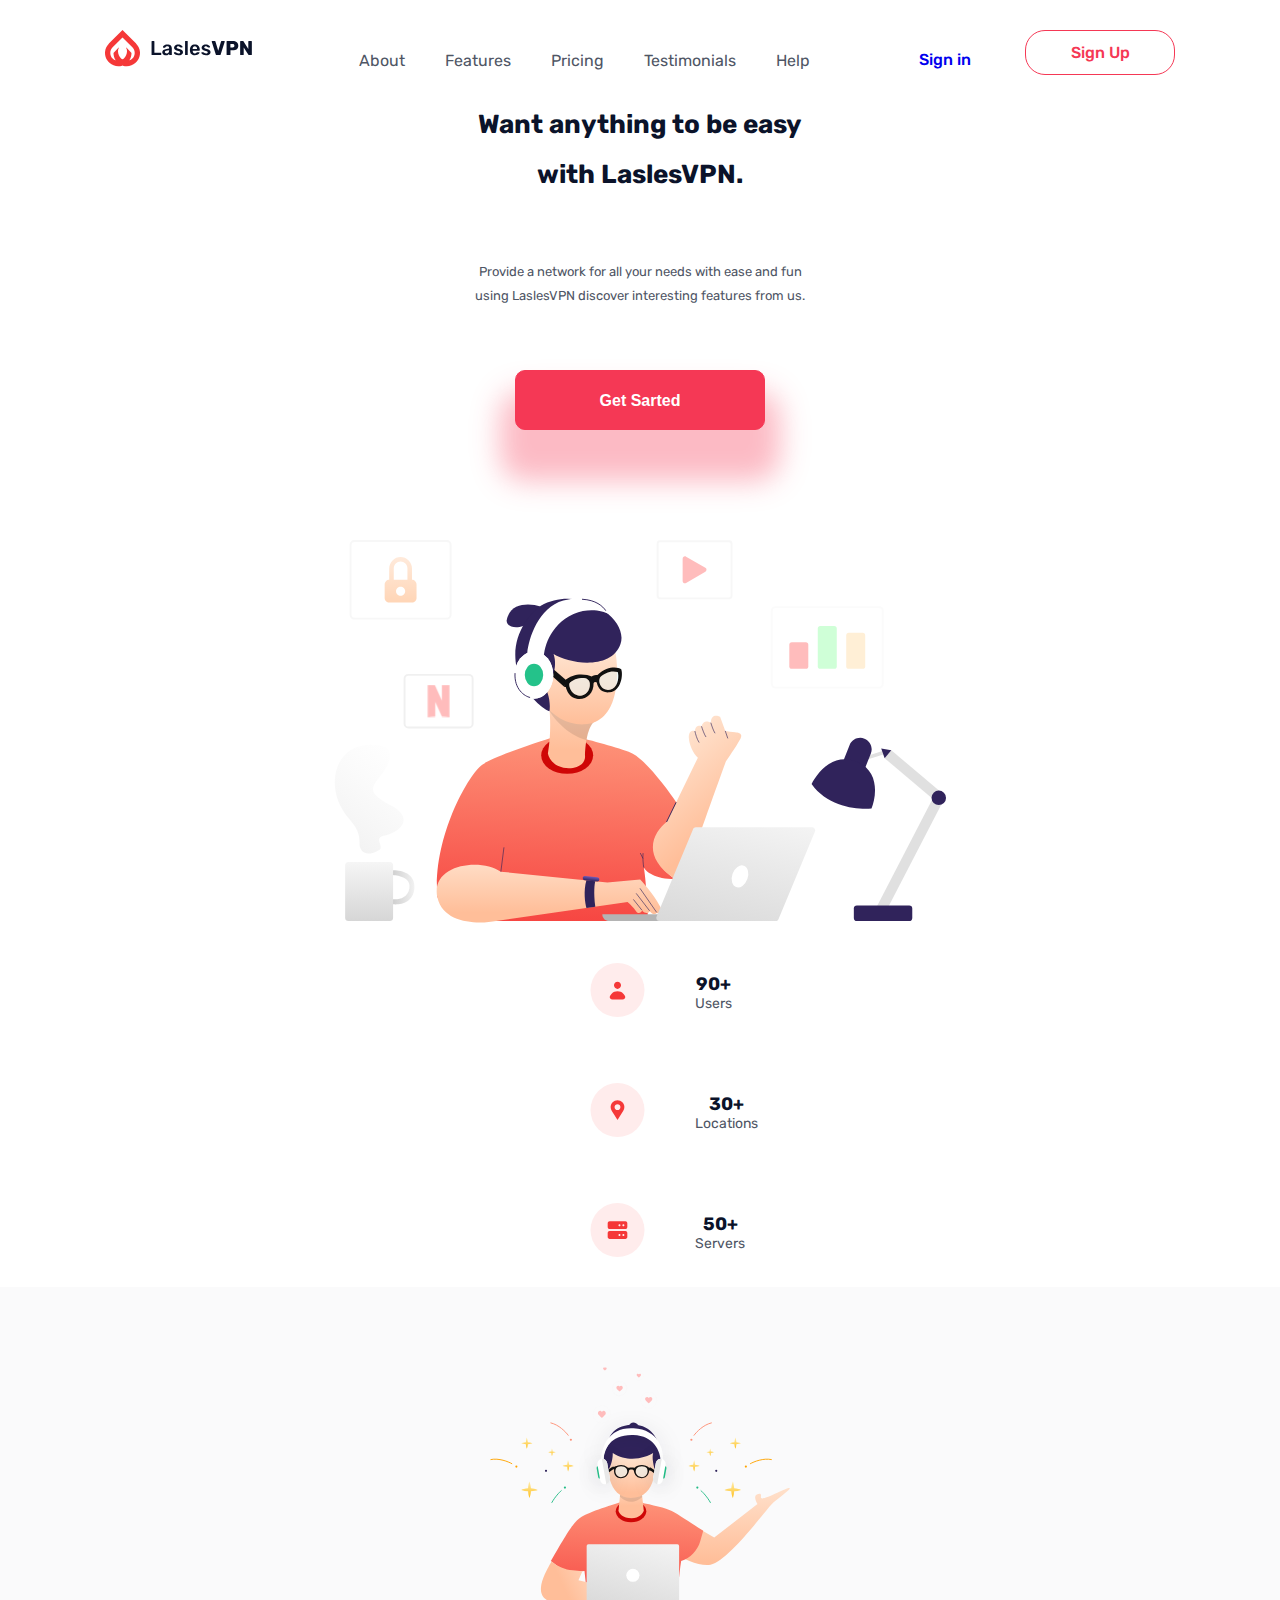
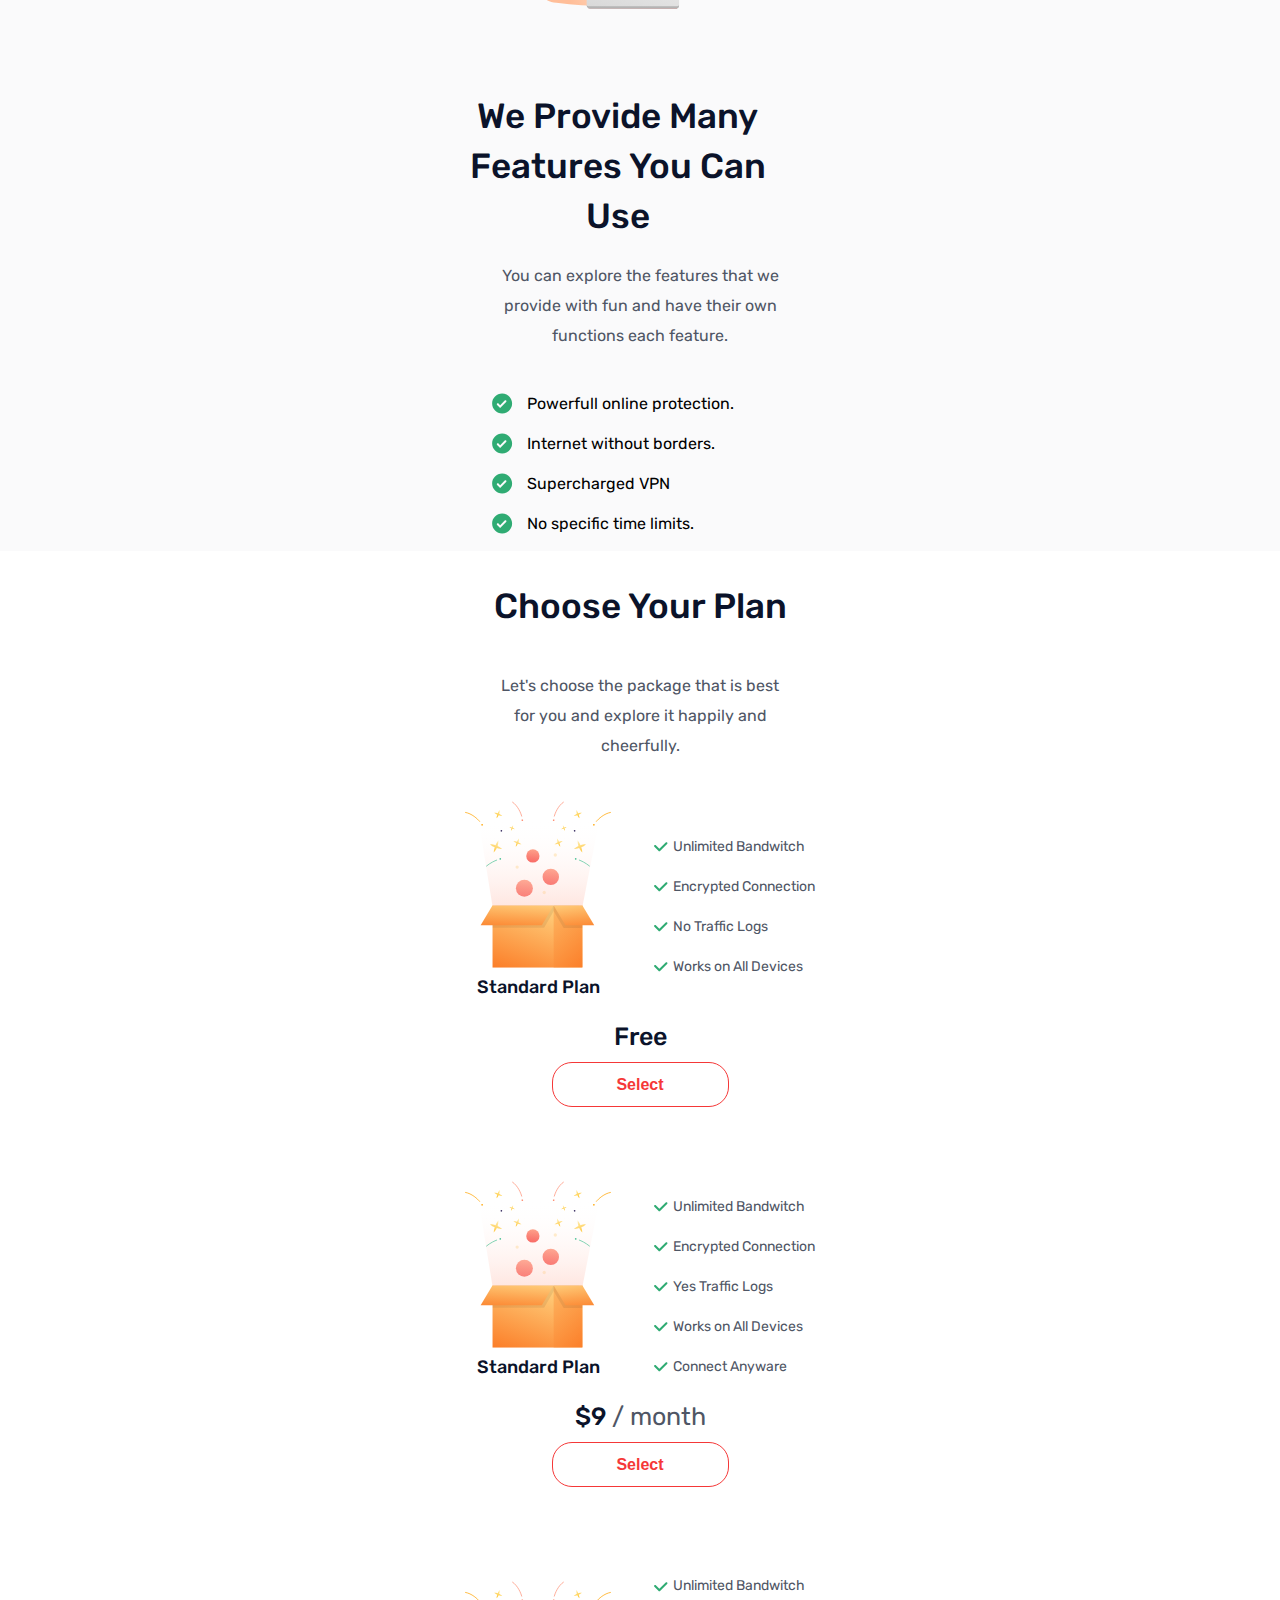
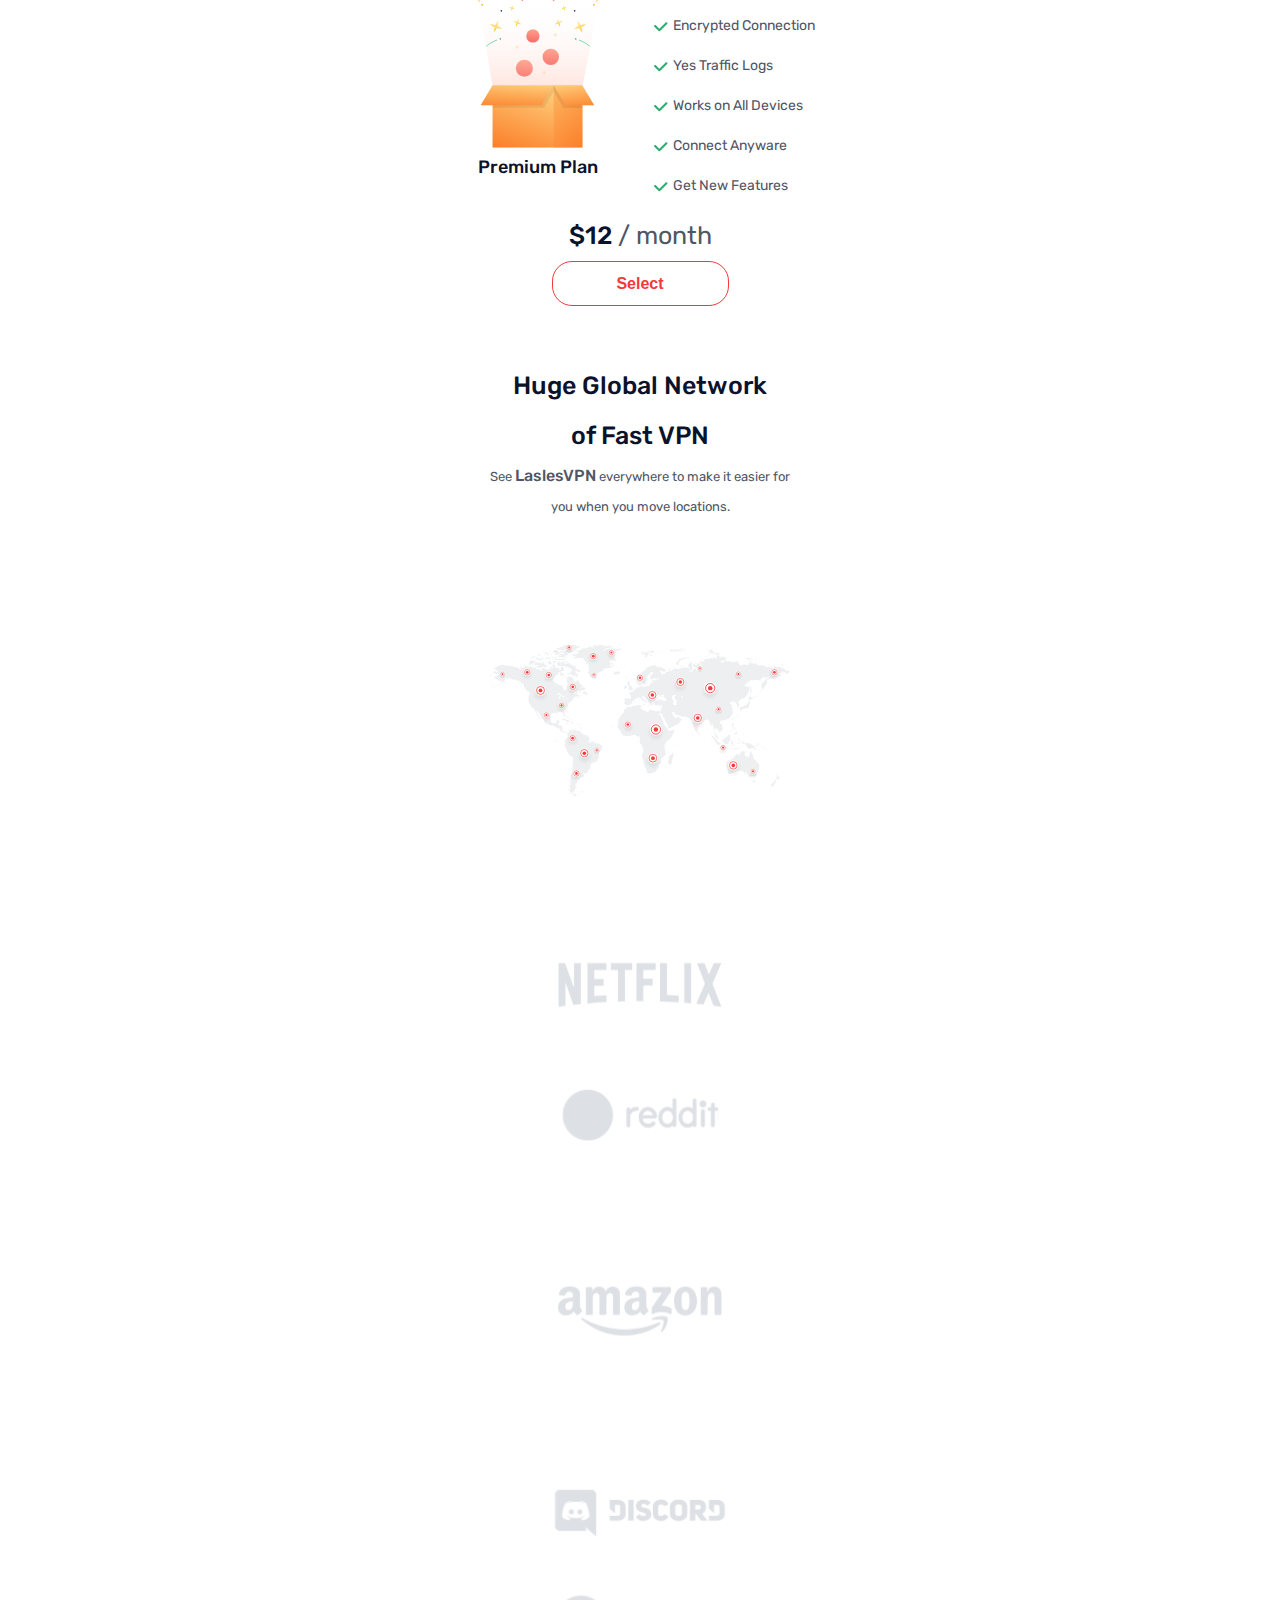
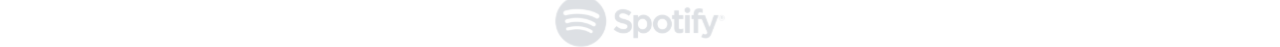
==== index.html @ b0fc504d "web-site uploaded" ====
<!DOCTYPE html>
<html lang="en">
  <head>
    <meta charset="UTF-8" />
    <meta http-equiv="X-UA-Compatible" content="IE=edge" />
    <meta name="viewport" content="width=device-width, initial-scale=1.0" />
    <title>LaslesVPN</title>
    <link rel="stylesheet" href="./css/style.css" />
  </head>
  <style>
    html {
      scroll-behavior: smooth;
    }
  </style>

  <body>
    <!-- Header part has started -->
    <header>
      <div class="header__container">
        <div class="header__navbar--part">
          <div class="header__logo">
            <a href="#">
              <img
                src="./images/Logo.svg"
                alt="LaslesVPN logo"
                style="cursor: pointer"
              />
            </a>
          </div>

          <div class="header__navbar">
            <img
              id="myBtn"
              src="./images/menu_FILL0_wght400_GRAD0_opsz48.svg"
              alt=""
              style="cursor: pointer"
            />

            <div id="myModal" class="modal">
              <!-- Modal content -->
              <div class="modal-content">
                <ul class="navbar__list">
                  <li class="navbar__item">
                    <a class="navbar__link" href="#">About</a>
                  </li>
                  <li class="navbar__item">
                    <a class="navbar__link" href="#features">Features</a>
                  </li>
                  <li class="navbar__item">
                    <a class="navbar__link" href="#">Pricing</a>
                  </li>
                  <li class="navbar__item">
                    <a class="navbar__link" href="#">Testimonials</a>
                  </li>
                  <li class="navbar__item">
                    <a class="navbar__link" href="#">Help</a>
                  </li>
                </ul>

                <span class="close">&times;</span>
              </div>
            </div>
            <ul class="navbar__list--responsive">
              <li class="navbar__item">
                <a class="navbar__link" href="#">About</a>
              </li>
              <li class="navbar__item">
                <a class="navbar__link" href="#features">Features</a>
              </li>
              <li class="navbar__item">
                <a class="navbar__link" href="#payment">Pricing</a>
              </li>
              <li class="navbar__item">
                <a class="navbar__link" href="#customer">Testimonials</a>
              </li>
              <li class="navbar__item">
                <a class="navbar__link" href="#subscribe">Help</a>
              </li>
            </ul>
          </div>
          <div class="header__sign">
            <div class="signIn">
              <a href="#"> Sign in </a>
            </div>
            <div class="signUp">
              <button class="header__signUp">Sign Up</button>
            </div>
          </div>
        </div>
        <div class="header__content--part">
          <div class="header__content--title">
            <h3 class="content__title--heading">
              Want anything to be easy with LaslesVPN.
            </h3>
            <p class="content__title--passage">
              Provide a network for all your needs with ease and fun using
              LaslesVPN discover interesting features from us.
            </p>
            <button class="content__title--btn">Get Sarted</button>
          </div>
          <div class="header__content--image">
            <img src="./images/Illustration 1.svg" alt="" />
          </div>
        </div>
        <div class="header__info">
          <div class="info__box">
            <div class="info__box--img">
              <img src="./images/user.svg" alt="" width="55" height="55" />
            </div>
            <div class="info__box--text">
              <h6 class="info__box--heading">90+</h6>
              <p class="info__box--passage">Users</p>
            </div>
          </div>
          <div class="info__box">
            <div class="info__box--img">
              <img src="./images/location.svg" alt="" width="55" height="55" />
            </div>
            <div class="info__box--text">
              <h6 class="info__box--heading">30+</h6>
              <p class="info__box--passage">Locations</p>
            </div>
          </div>
          <div class="info__box">
            <div class="info__box--img">
              <img src="./images/Server.svg" alt="" width="55" height="55" />
            </div>
            <div class="info__box--text">
              <h6 class="info__box--heading">50+</h6>
              <p class="info__box--passage">Servers</p>
            </div>
          </div>
        </div>
      </div>
    </header>
    <!-- Header part has ended -->

    <!-- Main part has started -->

    <main>
      <section class="features" id="features">
        <div class="features__container">
          <div class="features__container--content">
            <img
              src="./images/Features image.svg"
              alt=""
              width="300"
              height="400"
            />
          </div>

          <div class="features__container--title">
            <h3 class="features__container--title--heading">
              We Provide Many Features You Can Use
            </h3>
            <p class="features__container--title--passage">
              You can explore the features that we provide with fun and have
              their own functions each feature.
            </p>
            <div class="features__container--title--wrapper">
              <ul class="features__container--title--wrapper--list">
                <li class="features__container--title--wrapper--item">
                  <img src="./images/Checked.svg" alt="" />
                  <p>Powerfull online protection.</p>
                </li>
                <li class="features__container--title--wrapper--item">
                  <img src="./images/Checked.svg" alt="" />
                  <p>Internet without borders.</p>
                </li>
                <li class="features__container--title--wrapper--item">
                  <img src="./images/Checked.svg" alt="" />
                  <p>Supercharged VPN</p>
                </li>
                <li class="features__container--title--wrapper--item">
                  <img src="./images/Checked.svg" alt="" />
                  <p>No specific time limits.</p>
                </li>
              </ul>
            </div>
          </div>
        </div>
      </section>

      <section class="payment" id="payment">
        <div class="payment__container">
          <div class="payment__container--title">
            <h3 class="payment__container--title--heading">Choose Your Plan</h3>
            <p class="payment__container--title--passage">
              Let's choose the package that is best for you and explore it
              happily and cheerfully.
            </p>
          </div>

          <div class="payment__container--cardbox">
            <div class="payment__container__box">
              <div class="container__box--content">
                <div class="box__content--image">
                  <img src="./images/Free.svg" alt="" />
                  <p>Standard Plan</p>
                </div>
                <div class="box__content--text">
                  <ul>
                    <li>
                      <img src="./images/success.svg" alt="" />
                      <p>Unlimited Bandwitch</p>
                    </li>
                    <li>
                      <img src="./images/success.svg" alt="" />
                      <p>Encrypted Connection</p>
                    </li>
                    <li>
                      <img src="./images/success.svg" alt="" />
                      <p>No Traffic Logs</p>
                    </li>
                    <li>
                      <img src="./images/success.svg" alt="" />
                      <p>Works on All Devices</p>
                    </li>
                  </ul>
                </div>
              </div>
              <div class="container__box--btn">
                <p>
                  <span> Free </span>
                </p>
                <button>Select</button>
              </div>
            </div>
            <div class="payment__container__box">
              <div class="container__box--content">
                <div class="box__content--image">
                  <img src="./images/Free.svg" alt="" />
                  <p>Standard Plan</p>
                </div>
                <div class="box__content--text">
                  <ul>
                    <li>
                      <img src="./images/success.svg" alt="" />
                      <p>Unlimited Bandwitch</p>
                    </li>
                    <li>
                      <img src="./images/success.svg" alt="" />
                      <p>Encrypted Connection</p>
                    </li>
                    <li>
                      <img src="./images/success.svg" alt="" />
                      <p>Yes Traffic Logs</p>
                    </li>
                    <li>
                      <img src="./images/success.svg" alt="" />
                      <p>Works on All Devices</p>
                    </li>
                    <li>
                      <img src="./images/success.svg" alt="" />
                      <p>Connect Anyware</p>
                    </li>
                  </ul>
                </div>
              </div>
              <div class="container__box--btn">
                <p><span> $9 </span> / month</p>
                <button>Select</button>
              </div>
            </div>
            <div class="payment__container__box">
              <div class="container__box--content">
                <div class="box__content--image">
                  <img src="./images/Free.svg" alt="" />
                  <p>Premium Plan</p>
                </div>
                <div class="box__content--text">
                  <ul>
                    <li>
                      <img src="./images/success.svg" alt="" />
                      <p>Unlimited Bandwitch</p>
                    </li>
                    <li>
                      <img src="./images/success.svg" alt="" />
                      <p>Encrypted Connection</p>
                    </li>
                    <li>
                      <img src="./images/success.svg" alt="" />
                      <p>Yes Traffic Logs</p>
                    </li>
                    <li>
                      <img src="./images/success.svg" alt="" />
                      <p>Works on All Devices</p>
                    </li>
                    <li>
                      <img src="./images/success.svg" alt="" />
                      <p>Connect Anyware</p>
                    </li>
                    <li>
                      <img src="./images/success.svg" alt="" />
                      <p>Get New Features</p>
                    </li>
                  </ul>
                </div>
              </div>
              <div class="container__box--btn">
                <p><span> $12 </span> / month</p>
                <button>Select</button>
              </div>
            </div>
          </div>
        </div>
      </section>

      <section class="network" id="network">
        <div class="network__container">
          <div class="network__container--title">
            <h3>Huge Global Network of Fast VPN</h3>
            <p>
              See <span> LaslesVPN</span> everywhere to make it easier for you
              when you move locations.
            </p>
          </div>
          <div class="network__container--image">
            <img src="./images/Huge Global.svg" alt="" />
          </div>
          <div class="network__container--brands">
            <img src="./images/Netflix.svg" alt="" />
            <img src="./images/Reddit.svg" alt="" />
            <img src="./images/Amazon.svg" alt="" width="300" height="240" />
            <img src="./images/Discord.svg" alt="" />
            <img src="./images/Spotify.svg" alt="" />
          </div>
        </div>
      </section>

      
    </main>

    <!-- Main part has ended -->
    <script>
      var modal = document.getElementById("myModal");

      // Get the button that opens the modal
      var btn = document.getElementById("myBtn");

      // Get the <span> element that closes the modal
      var span = document.getElementsByClassName("close")[0];

      // When the user clicks the button, open the modal
      btn.onclick = function () {
        modal.style.display = "block";
      };

      // When the user clicks on <span> (x), close the modal
      span.onclick = function () {
        modal.style.display = "none";
      };

      // When the user clicks anywhere outside of the modal, close it
      window.onclick = function (event) {
        if (event.target == modal) {
          modal.style.display = "none";
        }
      };

      $(".owl-carousel").owlCarousel({
        rtl: true,
        loop: true,
        margin: 10,
        nav: true,
        responsive: {
          0: {
            items: 1,
          },
          600: {
            items: 3,
          },
          1000: {
            items: 5,
          },
        },
      });
    </script>
  </body>
</html>
---- css/style.css ----
@import url(./font.css);
@import url(./common.css);
@import url(./header.css);
@import url(./feature.css);
@import url(./payment.css);
@import url(./network.css);
@import url(./customer.css);
@import url(./subscribe.css);
@import url(./footer.css);
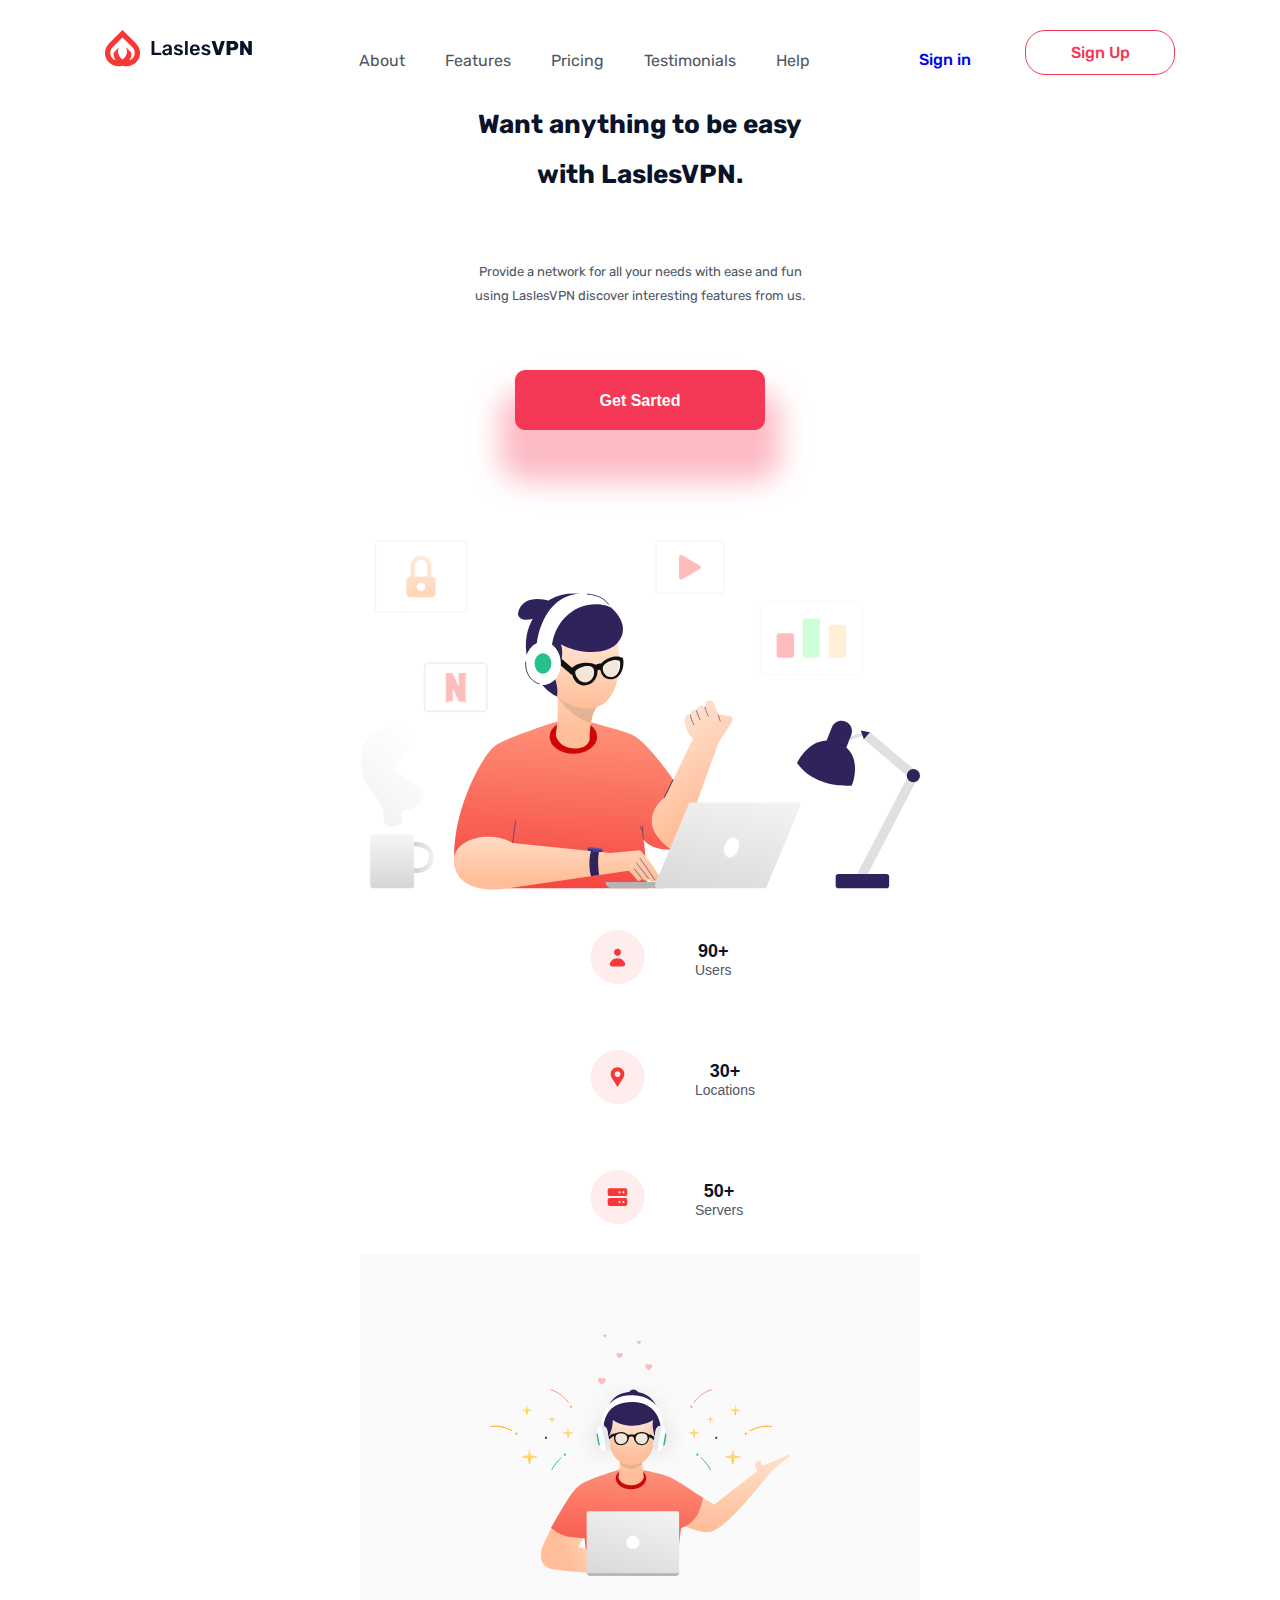
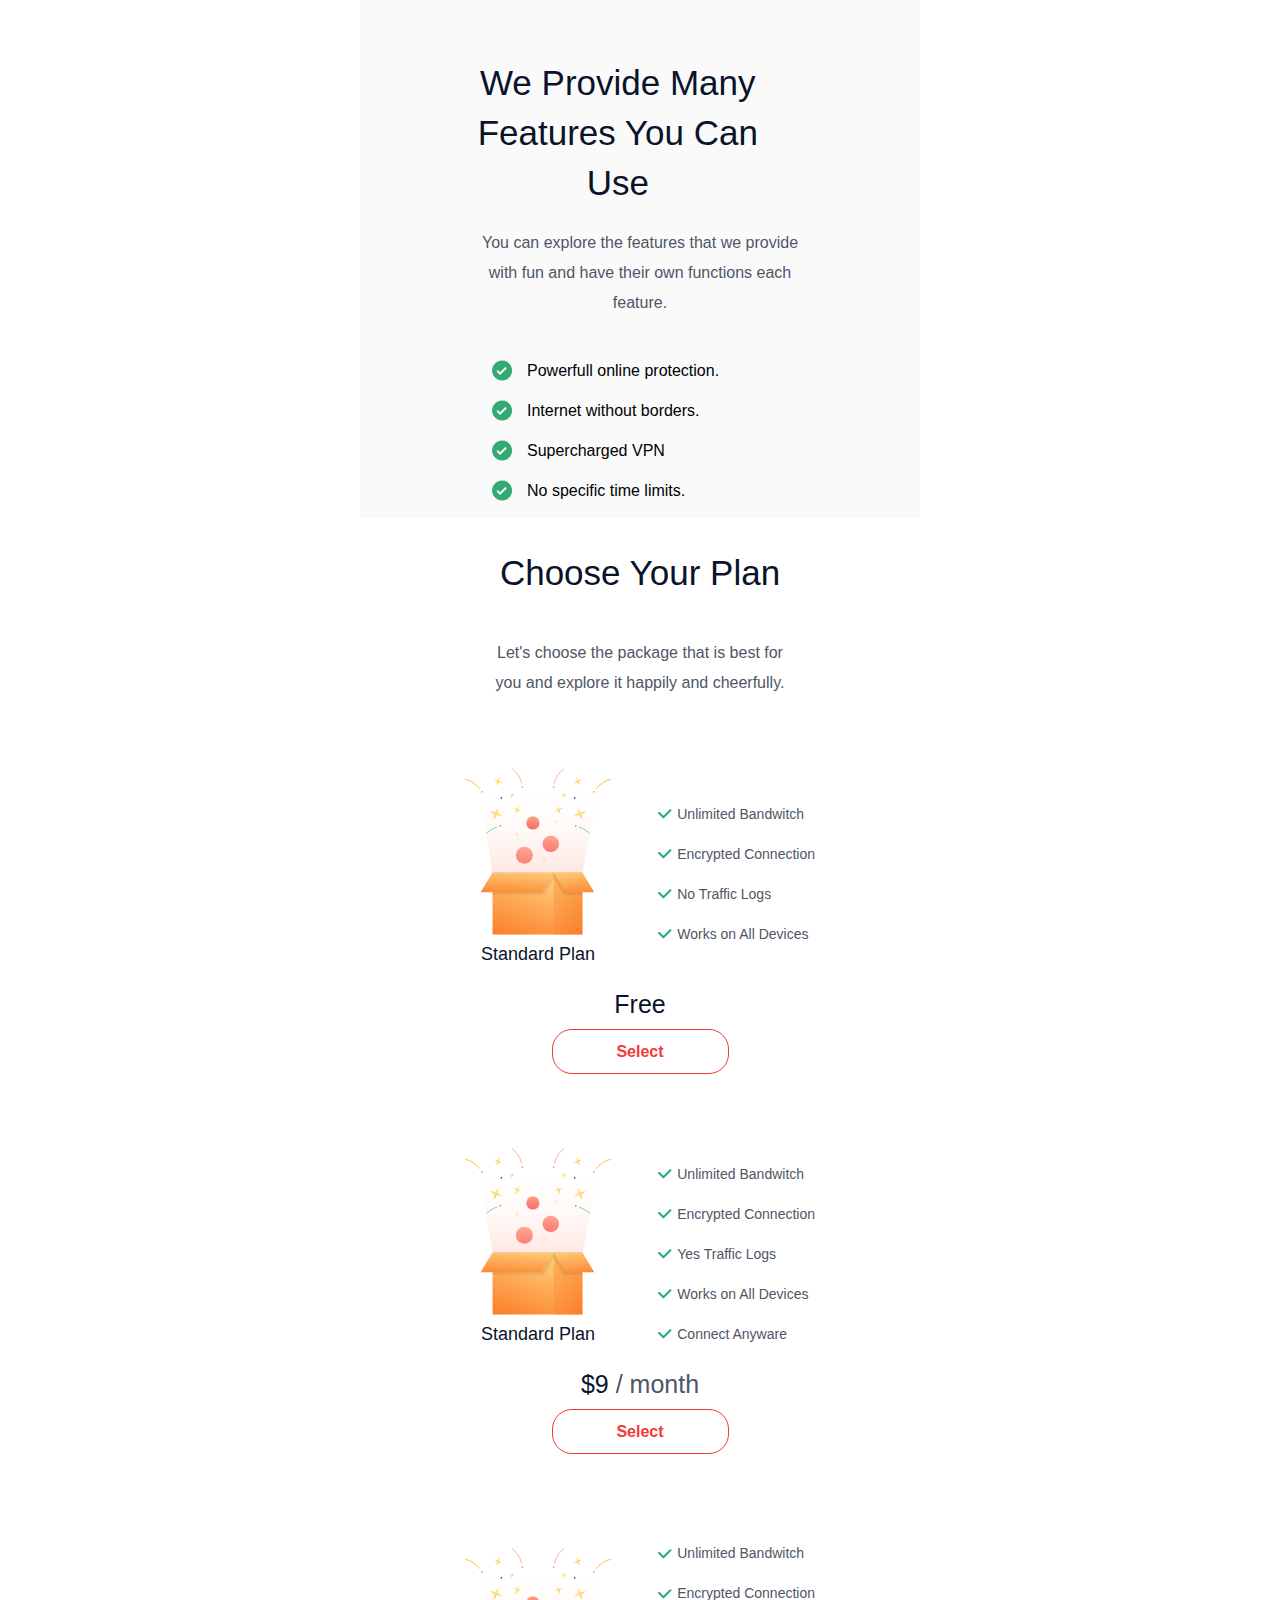
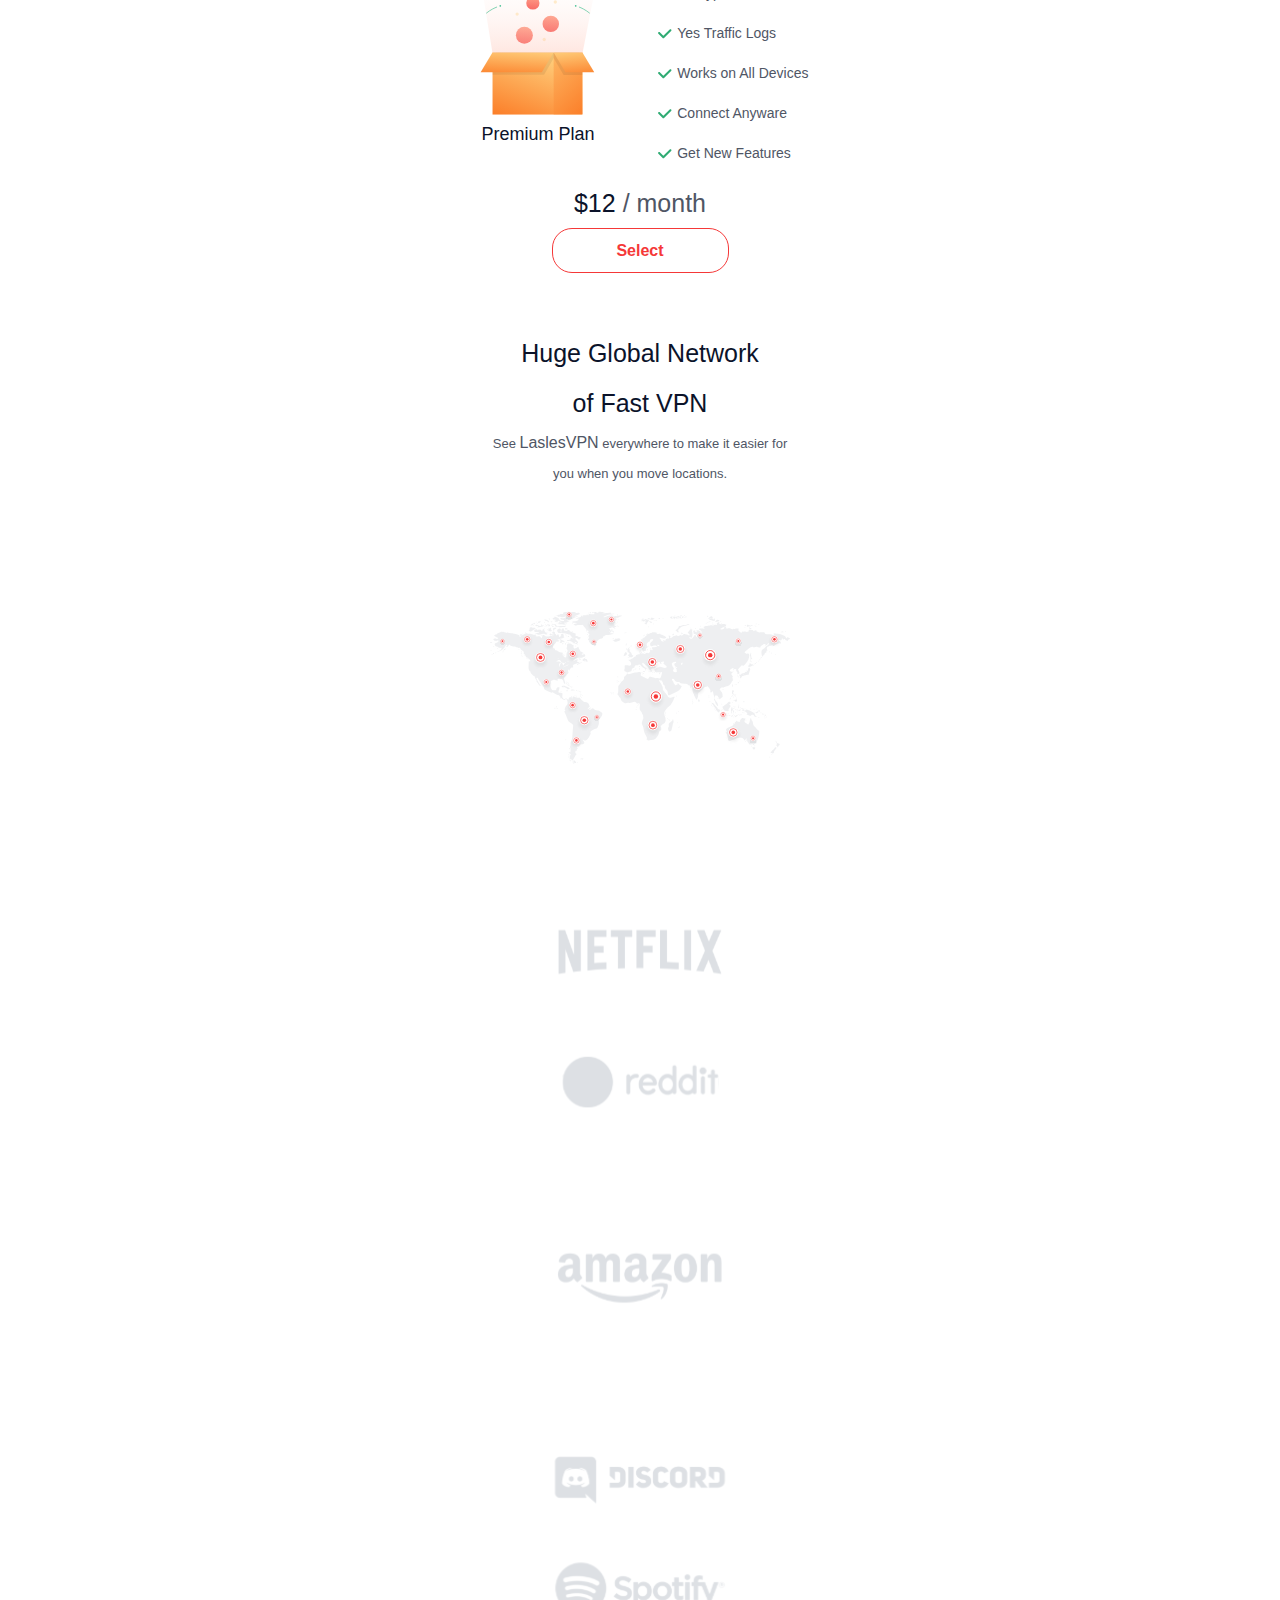
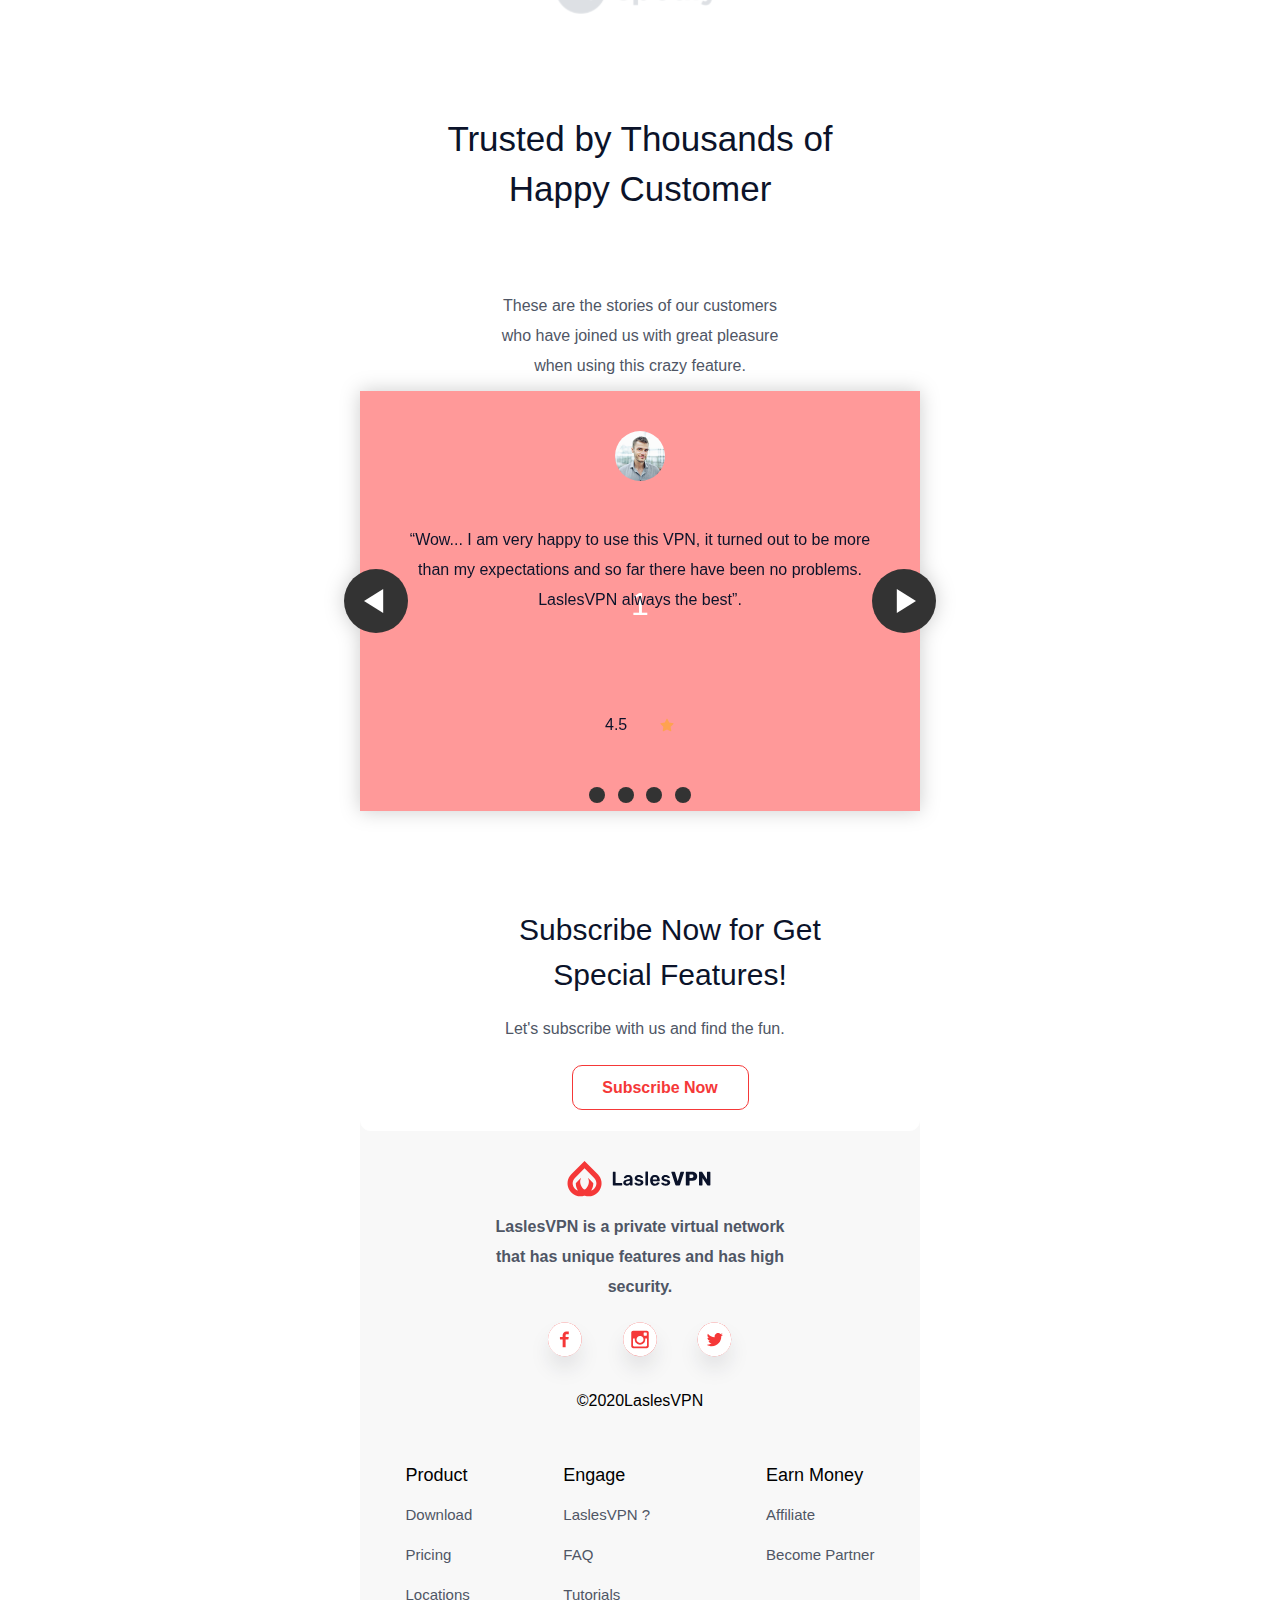
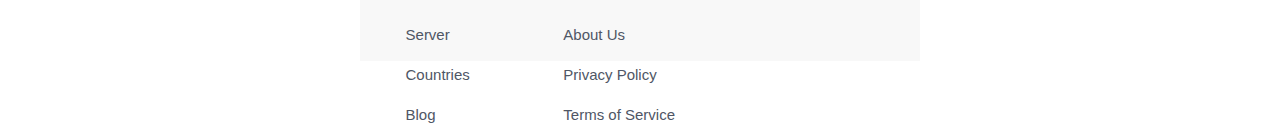
==== commit c14ba282: "web-site yakunlandi" ====
--- a/index.html
+++ b/index.html
@@ -328,10 +328,187 @@
         </div>
       </section>
 
+      <section class="customer" id="testimonials">
+        <div class="customer__title">
+          <h3>Trusted by Thousands of Happy Customer</h3>
+          <p>
+            These are the stories of our customers who have joined us with great
+            pleasure when using this crazy feature.
+          </p>
+        </div>
+        <section class="carousel" aria-label="Gallery">
+          <ul class="carousel__viewport">
+            <li id="carousel__slide1" tabindex="0" class="carousel__slide">
+              <div class="carousel__snapper">
+                <div class="carousel__img">
+                  <img src="./images/Account.svg" alt="" />
+                  <p>
+                    “Wow... I am very happy to use this VPN, it turned out to be
+                    more than my expectations and so far there have been no
+                    problems. LaslesVPN always the best”.
+                  </p>
+                  <div class="rate">
+                    <p>4.5</p>
+                    <img src="./images/Stars.svg" alt="" />
+                  </div>
+                </div>
+                <a href="#carousel__slide4" class="carousel__prev"></a>
+                <a href="#carousel__slide2" class="carousel__next"></a>
+              </div>
+            </li>
+            <li id="carousel__slide2" tabindex="0" class="carousel__slide">
+              <div class="carousel__snapper">
+                <div class="carousel__img">
+                  <img src="./images/Account.svg" alt="" />
+                  <p>
+                    “Wow... I am very happy to use this VPN, it turned out to be
+                    more than my expectations and so far there have been no
+                    problems. LaslesVPN always the best”.
+                  </p>
+                </div>
+              </div>
+              <a href="#carousel__slide1" class="carousel__prev"
+                >Go to previous slide</a
+              >
+              <a href="#carousel__slide3" class="carousel__next"
+                >Go to next slide</a
+              >
+            </li>
+            <li id="carousel__slide3" tabindex="0" class="carousel__slide">
+              <div class="carousel__snapper">
+                <div class="carousel__img">
+                  <img src="./images/Account.svg" alt="" />
+                  <p>
+                    “Wow... I am very happy to use this VPN, it turned out to be
+                    more than my expectations and so far there have been no
+                    problems. LaslesVPN always the best”.
+                  </p>
+                </div>
+              </div>
+              <a href="#carousel__slide2" class="carousel__prev"
+                >Go to previous slide</a
+              >
+              <a href="#carousel__slide4" class="carousel__next"
+                >Go to next slide</a
+              >
+            </li>
+            <li id="carousel__slide4" tabindex="0" class="carousel__slide">
+              <div class="carousel__snapper">
+                <div class="carousel__img">
+                  <img src="./images/Account.svg" alt="" />
+                  <p>
+                    “Wow... I am very happy to use this VPN, it turned out to be
+                    more than my expectations and so far there have been no
+                    problems. LaslesVPN always the best”.
+                  </p>
+                </div>
+              </div>
+              <a href="#carousel__slide3" class="carousel__prev"
+                >Go to previous slide</a
+              >
+              <a href="#carousel__slide1" class="carousel__next"
+                >Go to first slide</a
+              >
+            </li>
+          </ul>
+          <aside class="carousel__navigation">
+            <ul class="carousel__navigation-list">
+              <li class="carousel__navigation-item">
+                <a
+                  href="#carousel__slide1"
+                  class="carousel__navigation-button"
+                ></a>
+              </li>
+              <li class="carousel__navigation-item">
+                <a
+                  href="#carousel__slide2"
+                  class="carousel__navigation-button"
+                ></a>
+              </li>
+              <li class="carousel__navigation-item">
+                <a
+                  href="#carousel__slide3"
+                  class="carousel__navigation-button"
+                ></a>
+              </li>
+              <li class="carousel__navigation-item">
+                <a
+                  href="#carousel__slide4"
+                  class="carousel__navigation-button"
+                ></a>
+              </li>
+            </ul>
+          </aside>
+        </section>
+      </section>
+
+      <section class="subscribe">
+        <div class="subscribe__container">
+          <div class="subscribe__title">
+            <h3>Subscribe Now for Get Special Features!</h3>
+            <p>Let's subscribe with us and find the fun.</p>
+          </div>
+          <div class="subscribe__btn">
+            <button>Subscribe Now</button>
+          </div>
+        </div>
+      </section>
+    </main>
+
+    <!-- Main part has ended -->
+
+    <!-- Footer part has started -->
+<footer >
+<div class="footer__container">
+  <div class="footer__social">
+    <img src="./images/Logo.svg" alt="" width="146" height="36">
+    <h6>
+      <span>LaslesVPN</span> is a private virtual network that has unique features and has high security.
+    </h6>
+    <div class="social__medias">
+      <img src="./images/Facebook.svg" alt="">
+      <img src="./images/Instagram.svg" alt="">
+      <img src="./images/Twitter.svg" alt="">
+    </div>
+    <p>
+      ©2020LaslesVPN
+    </p>
+  </div>
+  <div class="footer__help">
+    <ul class="footer__help--list">
+      <li class="footer__help--item active">
+Product
+      </li>
+      <li class="footer__help--item"> Download </li>
+      <li class="footer__help--item"> Pricing</li>
+      <li class="footer__help--item"> Locations</li>
+      <li class="footer__help--item"> Server</li>
+      <li class="footer__help--item"> Countries</li>
+      <li class="footer__help--item"> Blog</li>
+    </ul>
+    <ul class="footer__help--list">
+      <li class="footer__help--item active">
+        Engage
+      </li>
+      <li class="footer__help--item"> LaslesVPN ? </li>
+      <li class="footer__help--item"> FAQ</li>
+      <li class="footer__help--item"> Tutorials</li>
+      <li class="footer__help--item"> About Us</li>
+      <li class="footer__help--item"> Privacy Policy</li>
+      <li class="footer__help--item"> Terms of Service</li>
+    </ul>
+    <ul class="footer__help--list">
+      <li class="footer__help--item active">
+        Earn Money
+      </li>
+      <li class="footer__help--item"> Affiliate</li>
+      <li class="footer__help--item"> Become Partner</li>
       
-    </main>
-
-    <!-- Main part has ended -->
+    </ul>
+  </div>
+</div>
+</footer>
+    <!-- Footer part has ended -->
     <script>
       var modal = document.getElementById("myModal");
 
